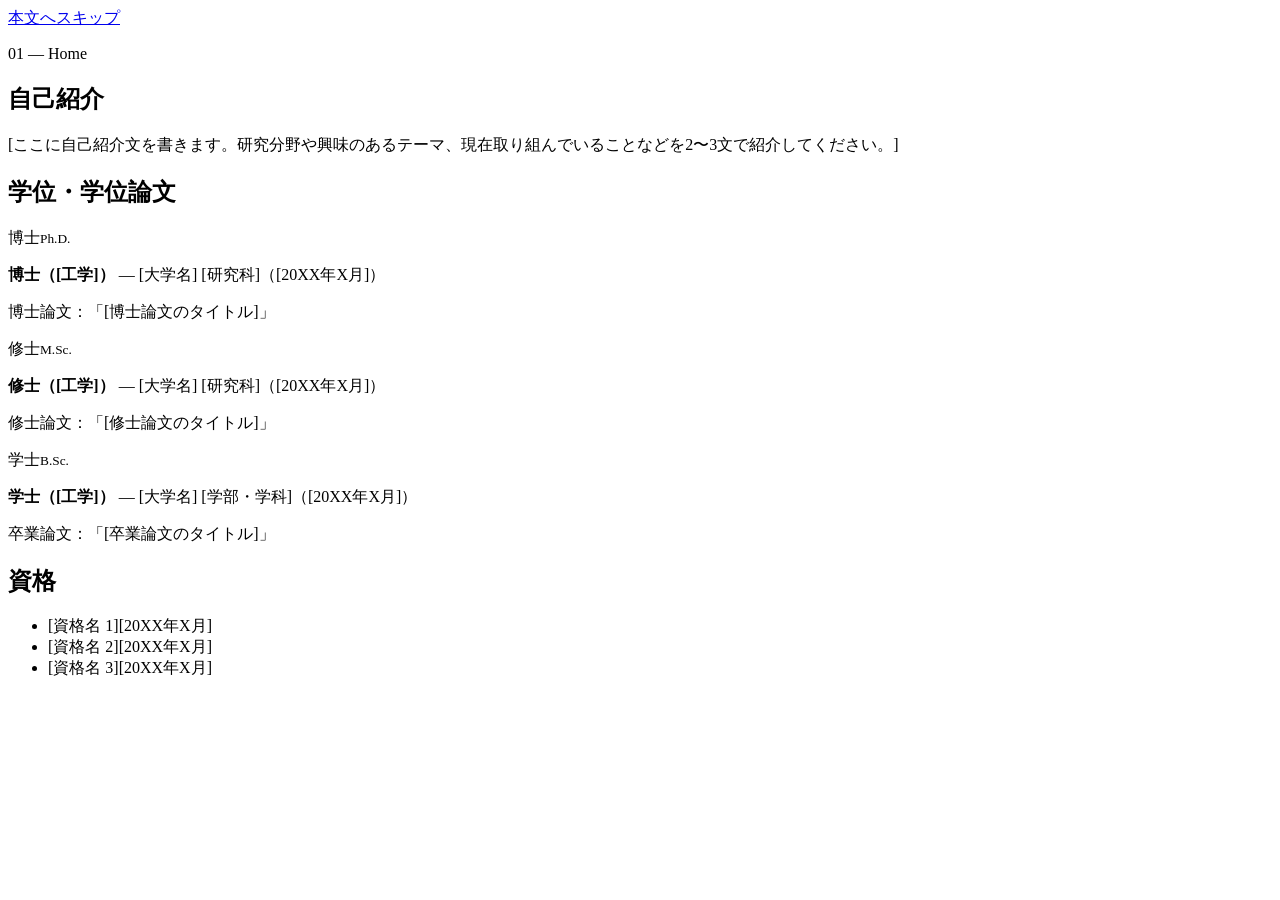
==== index.html @ f3eb2901 "Add files via upload" ====
<!doctype html>
<html lang="ja">
<head>
  <meta charset="utf-8">
  <meta name="viewport" content="width=device-width, initial-scale=1">
  <title>[氏名] | ホーム</title>
  <meta name="description" content="[氏名]の個人サイト。プロフィール、学位、資格、研究実績、ポートフォリオを掲載しています。">
  <link rel="preconnect" href="https://fonts.googleapis.com">
  <link rel="preconnect" href="https://fonts.gstatic.com" crossorigin>
  <link href="https://fonts.googleapis.com/css2?family=Space+Grotesk:wght@400;500;700&family=JetBrains+Mono:wght@400;500&family=Noto+Sans+JP:wght@400;500;700&display=swap" rel="stylesheet">
  <link rel="stylesheet" href="assets/css/style.css">
</head>
<body data-page="home">
  <a class="skip-link" href="#main">本文へスキップ</a>
  <nav id="mobile-bar" class="mobile-bar" aria-label="メインメニュー（スマホ）"></nav>

  <div class="layout">
    <aside id="sidebar" class="sidebar">
      <noscript><a href="index.html">ホーム</a> / <a href="research.html">研究実績</a> / <a href="portfolio.html">ポートフォリオ</a></noscript>
    </aside>

    <main id="main" class="content">

      <!-- ===== 自己紹介 ===== -->
      <section id="about" class="card" data-nav="自己紹介">
        <p class="eyebrow">01 — Home</p>
        <h2 class="page-title">自己紹介</h2>
        <p class="lead">[ここに自己紹介文を書きます。研究分野や興味のあるテーマ、現在取り組んでいることなどを2〜3文で紹介してください。]</p>
      </section>

      <!-- ===== 学位・学位論文 ===== -->
      <section id="degrees" class="card" data-nav="学位・学位論文">
        <h2 class="card-title">学位・学位論文</h2>
        <div class="degree-list">
          <div class="degree">
            <span class="degree-label">博士<small>Ph.D.</small></span>
            <div class="degree-body">
              <p><strong>博士（[工学]）</strong> — [大学名] [研究科]（[20XX年X月]）</p>
              <p class="thesis">博士論文：「[博士論文のタイトル]」</p>
            </div>
          </div>
          <div class="degree">
            <span class="degree-label">修士<small>M.Sc.</small></span>
            <div class="degree-body">
              <p><strong>修士（[工学]）</strong> — [大学名] [研究科]（[20XX年X月]）</p>
              <p class="thesis">修士論文：「[修士論文のタイトル]」</p>
            </div>
          </div>
          <div class="degree">
            <span class="degree-label">学士<small>B.Sc.</small></span>
            <div class="degree-body">
              <p><strong>学士（[工学]）</strong> — [大学名] [学部・学科]（[20XX年X月]）</p>
              <p class="thesis">卒業論文：「[卒業論文のタイトル]」</p>
            </div>
          </div>
        </div>
      </section>

      <!-- ===== 資格 ===== -->
      <section id="certifications" class="card" data-nav="資格">
        <h2 class="card-title">資格</h2>
        <!-- 資格を追加するときは <li>〜</li> を1行コピーしてください -->
        <ul class="chips">
          <li>[資格名 1]<span class="year">[20XX年X月]</span></li>
          <li>[資格名 2]<span class="year">[20XX年X月]</span></li>
          <li>[資格名 3]<span class="year">[20XX年X月]</span></li>
        </ul>
      </section>

      <footer id="footer" class="footer"></footer>
    </main>
  </div>

  <script src="assets/js/profile.js"></script>
  <script src="assets/js/main.js"></script>
</body>
</html>
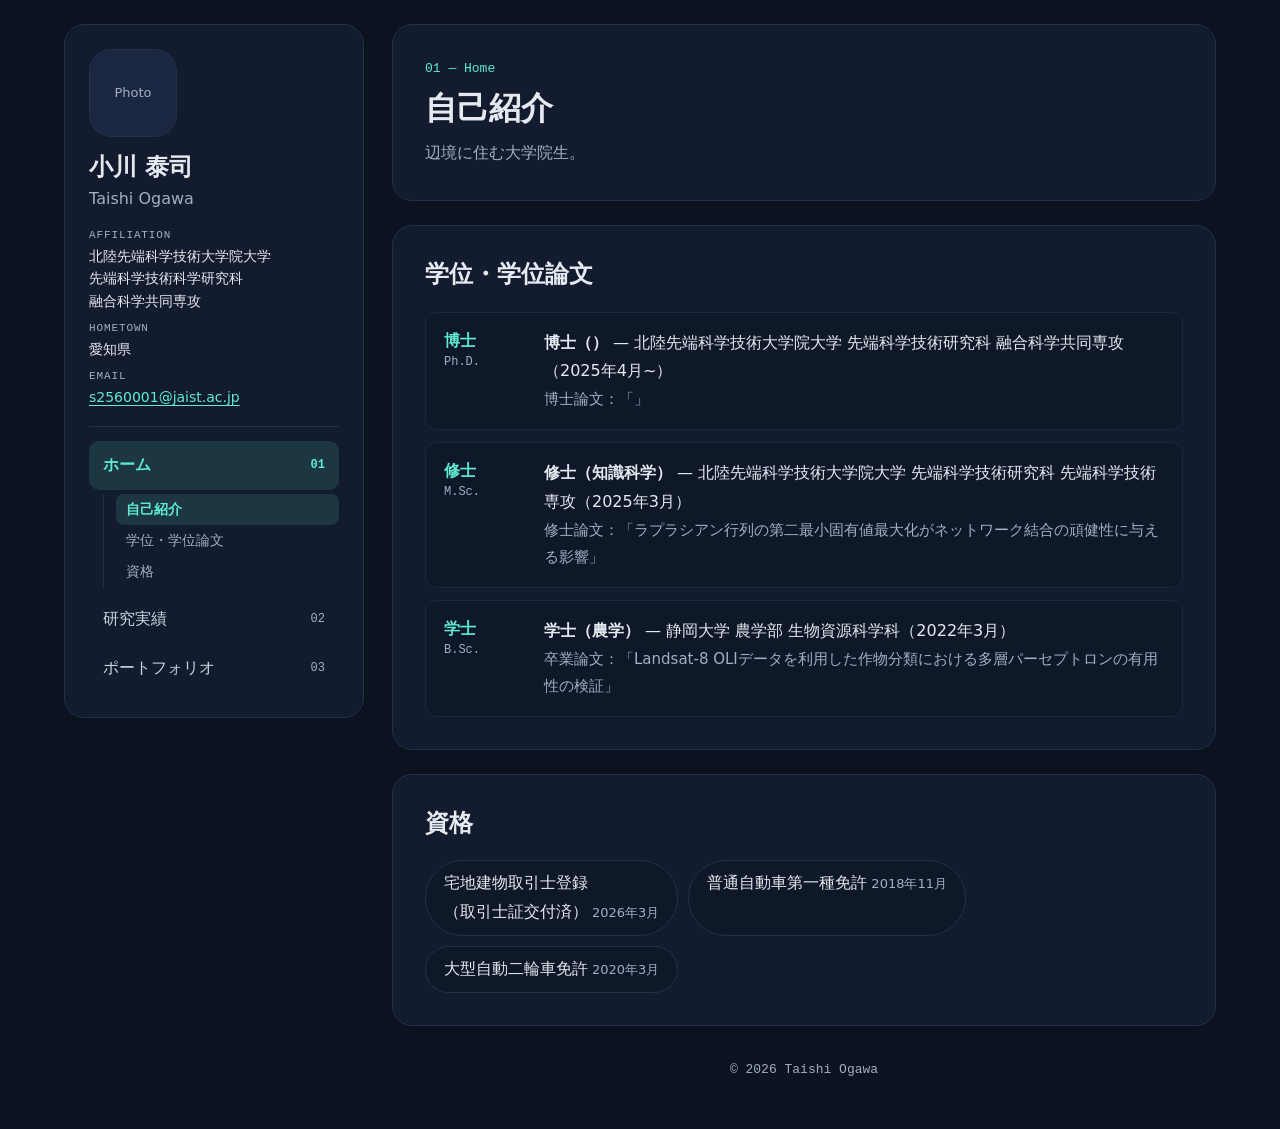
==== commit 237ac3dc: "Update index.html" ====
--- a/index.html
+++ b/index.html
@@ -25,7 +25,7 @@
       <section id="about" class="card" data-nav="自己紹介">
         <p class="eyebrow">01 — Home</p>
         <h2 class="page-title">自己紹介</h2>
-        <p class="lead">[ここに自己紹介文を書きます。研究分野や興味のあるテーマ、現在取り組んでいることなどを2〜3文で紹介してください。]</p>
+        <p class="lead">辺境に住む大学院生。</p>
       </section>
 
       <!-- ===== 学位・学位論文 ===== -->
@@ -35,22 +35,22 @@
           <div class="degree">
             <span class="degree-label">博士<small>Ph.D.</small></span>
             <div class="degree-body">
-              <p><strong>博士（[工学]）</strong> — [大学名] [研究科]（[20XX年X月]）</p>
-              <p class="thesis">博士論文：「[博士論文のタイトル]」</p>
+              <p><strong>博士（）</strong> — 北陸先端科学技術大学院大学 先端科学技術研究科 融合科学共同専攻（2025年4月~）</p>
+              <p class="thesis">博士論文：「」</p>
             </div>
           </div>
           <div class="degree">
             <span class="degree-label">修士<small>M.Sc.</small></span>
             <div class="degree-body">
-              <p><strong>修士（[工学]）</strong> — [大学名] [研究科]（[20XX年X月]）</p>
-              <p class="thesis">修士論文：「[修士論文のタイトル]」</p>
+              <p><strong>修士（知識科学）</strong> — 北陸先端科学技術大学院大学 先端科学技術研究科 先端科学技術専攻（2025年3月）</p>
+              <p class="thesis">修士論文：「ラプラシアン行列の第二最小固有値最大化がネットワーク結合の頑健性に与える影響」</p>
             </div>
           </div>
           <div class="degree">
             <span class="degree-label">学士<small>B.Sc.</small></span>
             <div class="degree-body">
-              <p><strong>学士（[工学]）</strong> — [大学名] [学部・学科]（[20XX年X月]）</p>
-              <p class="thesis">卒業論文：「[卒業論文のタイトル]」</p>
+              <p><strong>学士（農学）</strong> — 静岡大学 農学部 生物資源科学科（2022年3月）</p>
+              <p class="thesis">卒業論文：「Landsat-8 OLIデータを利用した作物分類における多層パーセプトロンの有用性の検証」</p>
             </div>
           </div>
         </div>
@@ -61,9 +61,9 @@
         <h2 class="card-title">資格</h2>
         <!-- 資格を追加するときは <li>〜</li> を1行コピーしてください -->
         <ul class="chips">
-          <li>[資格名 1]<span class="year">[20XX年X月]</span></li>
-          <li>[資格名 2]<span class="year">[20XX年X月]</span></li>
-          <li>[資格名 3]<span class="year">[20XX年X月]</span></li>
+          <li>宅地建物取引士登録<br>（取引士証交付済）<span class="year">2026年3月</span></li>
+          <li>普通自動車第一種免許<span class="year">2018年11月</span></li>
+          <li>大型自動二輪車免許<span class="year">2020年3月</span></li>
         </ul>
       </section>
 
--- a/assets/css/style.css
+++ b/assets/css/style.css
@@ -0,0 +1,253 @@
+/* =========================================================
+   個人サイト 共通スタイル
+   色を変えたいときは :root の変数だけ書き換えればOKです
+   ========================================================= */
+:root {
+  --bg: #0B1220;          /* ページ背景 */
+  --surface: #131C2E;     /* カード背景 */
+  --surface-2: #0F1828;   /* カード内の項目背景 */
+  --border: #24304A;      /* 枠線 */
+  --border-soft: #1E293B;
+  --text: #E5E9F0;        /* 本文 */
+  --text-sub: #CBD5E1;
+  --muted: #A3AEC2;       /* 補足テキスト */
+  --accent: #5EEAD4;      /* アクセントカラー */
+  --accent-hover: #99F6E4;
+  --accent-soft: rgba(94, 234, 212, 0.12);
+  --radius-lg: 20px;
+  --radius-md: 14px;
+  --radius-sm: 12px;
+  --font: "Space Grotesk", "Noto Sans JP", system-ui, sans-serif;
+  --mono: "JetBrains Mono", ui-monospace, monospace;
+}
+
+*, *::before, *::after { box-sizing: border-box; }
+html { scroll-behavior: smooth; scroll-padding-top: 24px; }
+body {
+  margin: 0;
+  background: var(--bg);
+  color: var(--text);
+  font-family: var(--font);
+  font-size: 16px;
+  line-height: 1.8;
+  -webkit-font-smoothing: antialiased;
+}
+a { color: var(--accent); text-underline-offset: 3px; }
+a:hover { color: var(--accent-hover); }
+img { max-width: 100%; display: block; }
+h1, h2, h3 { line-height: 1.4; }
+:focus-visible { outline: 2px solid var(--accent); outline-offset: 2px; border-radius: 6px; }
+
+.skip-link {
+  position: absolute; left: -9999px; top: 8px;
+  background: var(--accent); color: var(--bg); padding: 8px 14px; border-radius: 8px; z-index: 100;
+}
+.skip-link:focus { left: 8px; }
+
+/* ---------- レイアウト ---------- */
+.layout {
+  max-width: 1200px;
+  margin: 0 auto;
+  padding: 24px 24px 0;
+  display: grid;
+  grid-template-columns: 300px minmax(0, 1fr);
+  gap: 28px;
+  align-items: start;
+}
+.content { display: flex; flex-direction: column; gap: 24px; min-width: 0; padding-bottom: 40px; }
+
+/* ---------- サイドバー（スクロール追従） ---------- */
+.sidebar {
+  position: sticky;
+  top: 24px;
+  max-height: calc(100vh - 48px);
+  overflow-y: auto;
+  background: var(--surface);
+  border: 1px solid var(--border);
+  border-radius: var(--radius-lg);
+  padding: 24px;
+  scrollbar-width: thin;
+  scrollbar-color: var(--border) transparent;
+}
+
+.avatar {
+  width: 88px; height: 88px; border-radius: 22px;
+  background: #1B2740; border: 1px solid var(--border);
+  display: flex; align-items: center; justify-content: center;
+  color: var(--muted); font-size: 13px; overflow: hidden;
+}
+.avatar img { width: 100%; height: 100%; object-fit: cover; }
+.profile-name { margin: 14px 0 0; font-size: 24px; }
+.profile-name-en { margin: 0 0 14px; color: var(--muted); }
+.profile-meta { margin: 0 0 18px; display: flex; flex-direction: column; gap: 8px; font-size: 14px; line-height: 1.6; }
+.profile-meta dt { font-family: var(--mono); font-size: 11px; color: var(--muted); letter-spacing: 0.08em; }
+.profile-meta dd { margin: 0; overflow-wrap: anywhere; }
+
+.side-nav { border-top: 1px solid var(--border); padding-top: 14px; }
+.side-nav ul { list-style: none; margin: 0; padding: 0; }
+.nav-item > a {
+  display: flex; justify-content: space-between; align-items: center;
+  padding: 10px 14px; border-radius: 10px;
+  color: var(--text-sub); text-decoration: none; font-weight: 500;
+  transition: background .2s, color .2s;
+}
+.nav-item > a .num { font-family: var(--mono); font-size: 12px; color: var(--muted); }
+.nav-item > a:hover { background: rgba(255, 255, 255, 0.04); color: var(--text); }
+.nav-item.is-current > a { background: var(--accent-soft); color: var(--accent); font-weight: 700; }
+.nav-item.is-current > a .num { color: var(--accent); }
+
+/* 現在ページの見出しリンク（スクロール位置でハイライト） */
+.sub-nav { margin: 4px 0 8px 14px; padding-left: 12px; border-left: 1px solid var(--border); }
+.sub-nav a {
+  display: block; padding: 3px 10px; border-radius: 8px;
+  font-size: 14px; color: var(--muted); text-decoration: none;
+  transition: color .2s, background .2s;
+}
+.sub-nav a:hover { color: var(--text); }
+.sub-nav a.is-active { color: var(--accent); background: var(--accent-soft); font-weight: 600; }
+
+/* ---------- スマホ用の上部バー ---------- */
+.mobile-bar { display: none; }
+
+/* ---------- カード ---------- */
+.card {
+  background: var(--surface);
+  border: 1px solid var(--border);
+  border-radius: var(--radius-lg);
+  padding: 32px;
+}
+.eyebrow { margin: 0 0 6px; font-family: var(--mono); font-size: 13px; color: var(--accent); }
+.page-title { margin: 0 0 8px; font-size: 32px; }
+.lead { margin: 0; color: var(--muted); }
+.card-title { margin: 0 0 20px; font-size: 24px; }
+.sub-title { margin: 0 0 12px; font-size: 19px; }
+.sub-title .en { font-family: var(--mono); font-size: 12px; color: var(--muted); font-weight: 400; margin-left: 6px; }
+.block + .block { margin-top: 30px; }
+
+/* 学位 */
+.degree-list { display: flex; flex-direction: column; gap: 12px; }
+.degree {
+  display: flex; flex-wrap: wrap; gap: 6px 20px;
+  padding: 16px 18px; background: var(--surface-2);
+  border: 1px solid var(--border-soft); border-radius: var(--radius-sm);
+}
+.degree-label { flex: 0 0 80px; font-weight: 700; color: var(--accent); line-height: 1.5; }
+.degree-label small { display: block; font-family: var(--mono); font-size: 12px; font-weight: 400; color: var(--muted); }
+.degree-body { flex: 1 1 340px; min-width: 0; }
+.degree-body p { margin: 0; }
+.degree-body .thesis { color: var(--muted); font-size: 15px; }
+
+/* 資格（チップ） */
+.chips { margin: 0; padding: 0; list-style: none; display: flex; flex-wrap: wrap; gap: 10px; }
+.chips li {
+  padding: 8px 18px; border: 1px solid var(--border); border-radius: 999px; background: var(--surface-2);
+}
+.chips .year { color: var(--muted); font-size: 13px; margin-left: 4px; }
+
+/* 業績リスト */
+.pub-list { list-style: none; margin: 0; padding: 0; display: flex; flex-direction: column; gap: 10px; counter-reset: pub; }
+.pub {
+  padding: 16px 20px; background: var(--surface-2);
+  border: 1px solid var(--border-soft); border-radius: var(--radius-sm);
+  display: flex; flex-wrap: wrap; gap: 6px 18px;
+}
+.pub-year { flex: 0 0 52px; font-family: var(--mono); font-size: 13px; color: var(--accent); padding-top: 3px; }
+.pub-body { flex: 1 1 360px; min-width: 0; }
+.pub-title { margin: 0; font-weight: 500; }
+.pub-meta { margin: 2px 0 0; color: var(--muted); font-size: 14px; }
+.pub-meta .me { color: var(--text); font-weight: 700; }
+.pub-links { margin: 6px 0 0; display: flex; flex-wrap: wrap; gap: 8px; }
+.tag {
+  font-family: var(--mono); font-size: 12px; padding: 2px 10px;
+  border: 1px solid var(--border); border-radius: 999px; text-decoration: none; color: var(--text-sub);
+}
+a.tag:hover { border-color: var(--accent); color: var(--accent); }
+.tag.award { border-color: rgba(252, 211, 77, 0.5); color: #FCD34D; }
+
+/* シンプルな箇条書き */
+.plain-list { margin: 0; padding-left: 20px; display: flex; flex-direction: column; gap: 6px; }
+.plain-list .date { color: var(--muted); font-size: 14px; margin-left: 6px; }
+
+/* グリッド */
+.grid { display: grid; grid-template-columns: repeat(auto-fill, minmax(250px, 1fr)); gap: 14px; }
+.tile {
+  padding: 22px; background: var(--surface-2);
+  border: 1px solid var(--border-soft); border-radius: var(--radius-md);
+}
+.tile .label { margin: 0; font-family: var(--mono); font-size: 11px; color: var(--muted); letter-spacing: 0.06em; }
+.tile h3 { margin: 0 0 8px; font-size: 18px; }
+.tile p { margin: 0; }
+.tile .desc { color: var(--muted); font-size: 14px; margin-top: 4px; }
+
+/* タイムライン（ポートフォリオ） */
+.timeline { list-style: none; margin: 0; padding: 0; display: flex; flex-direction: column; gap: 12px; }
+.timeline li {
+  display: flex; flex-wrap: wrap; gap: 6px 18px; padding: 16px 20px;
+  background: var(--surface-2); border: 1px solid var(--border-soft); border-radius: var(--radius-sm);
+}
+.timeline .period { flex: 0 0 150px; font-family: var(--mono); font-size: 13px; color: var(--accent); padding-top: 3px; }
+.timeline .body { flex: 1 1 320px; min-width: 0; }
+.timeline .body p { margin: 0; }
+.timeline .org { font-weight: 600; }
+.timeline .desc { color: var(--muted); font-size: 15px; }
+
+/* 外部リンク */
+.link-grid { display: grid; grid-template-columns: repeat(auto-fill, minmax(220px, 1fr)); gap: 12px; }
+.link-card {
+  display: flex; justify-content: space-between; align-items: center; gap: 12px;
+  padding: 16px 20px; min-height: 56px;
+  background: var(--surface-2); border: 1px solid var(--border-soft); border-radius: var(--radius-sm);
+  color: var(--text); text-decoration: none; font-weight: 500;
+  transition: border-color .2s, transform .2s;
+}
+.link-card:hover { border-color: var(--accent); color: var(--text); transform: translateY(-2px); }
+.link-card .arrow { color: var(--accent); font-family: var(--mono); }
+
+.footer { text-align: center; color: var(--muted); font-size: 13px; padding: 8px 0; font-family: var(--mono); }
+
+/* 画面の高さが低いPC（ノートPCなど）ではサイドバーを詰めて、メニューが切れないようにする */
+@media (min-width: 881px) and (max-height: 780px) {
+  .sidebar { top: 16px; max-height: calc(100vh - 32px); padding: 20px; }
+  .layout { padding-top: 16px; }
+  .avatar { float: left; width: 50px; height: 50px; border-radius: 14px; margin-right: 12px; font-size: 10px; }
+  .profile-name { margin-top: 0; font-size: 20px; line-height: 1.35; }
+  .profile-name-en { margin-bottom: 12px; font-size: 13px; line-height: 1.5; }
+  .profile-meta { clear: both; gap: 4px; font-size: 13px; margin-bottom: 12px; }
+  .side-nav { padding-top: 10px; }
+  .nav-item > a { padding: 7px 12px; }
+  .sub-nav a { padding: 1px 10px; font-size: 13px; }
+}
+@media (min-width: 881px) and (max-height: 660px) {
+  .avatar, .profile-name-en, .profile-meta div:not(:last-child) { display: none; }
+  .profile-name { margin: 0 0 6px; }
+  .nav-item > a { padding: 6px 12px; }
+}
+
+/* ---------- スマホ・タブレット ---------- */
+@media (max-width: 880px) {
+  html { scroll-padding-top: 76px; }
+  .mobile-bar {
+    display: flex; position: sticky; top: 0; z-index: 50;
+    background: rgba(11, 18, 32, 0.92);
+    -webkit-backdrop-filter: blur(10px); backdrop-filter: blur(10px);
+    border-bottom: 1px solid var(--border);
+    padding: 10px 16px; gap: 6px; overflow-x: auto;
+  }
+  .mobile-bar a {
+    flex: 1 0 auto; text-align: center; padding: 10px 14px; min-height: 44px;
+    border-radius: 999px; text-decoration: none; color: var(--text-sub); font-size: 14px; font-weight: 500;
+    border: 1px solid var(--border);
+  }
+  .mobile-bar a[aria-current="page"] { background: var(--accent); color: var(--bg); border-color: var(--accent); font-weight: 700; }
+
+  .layout { grid-template-columns: minmax(0, 1fr); padding: 16px 16px 0; gap: 20px; }
+  .sidebar { position: static; max-height: none; overflow: visible; padding: 24px; }
+  .side-nav { display: none; }
+  .profile-meta { margin-bottom: 0; }
+  .card { padding: 24px 20px; }
+  .page-title { font-size: 26px; }
+}
+@media (prefers-reduced-motion: reduce) {
+  html { scroll-behavior: auto; }
+  * { transition: none !important; }
+}
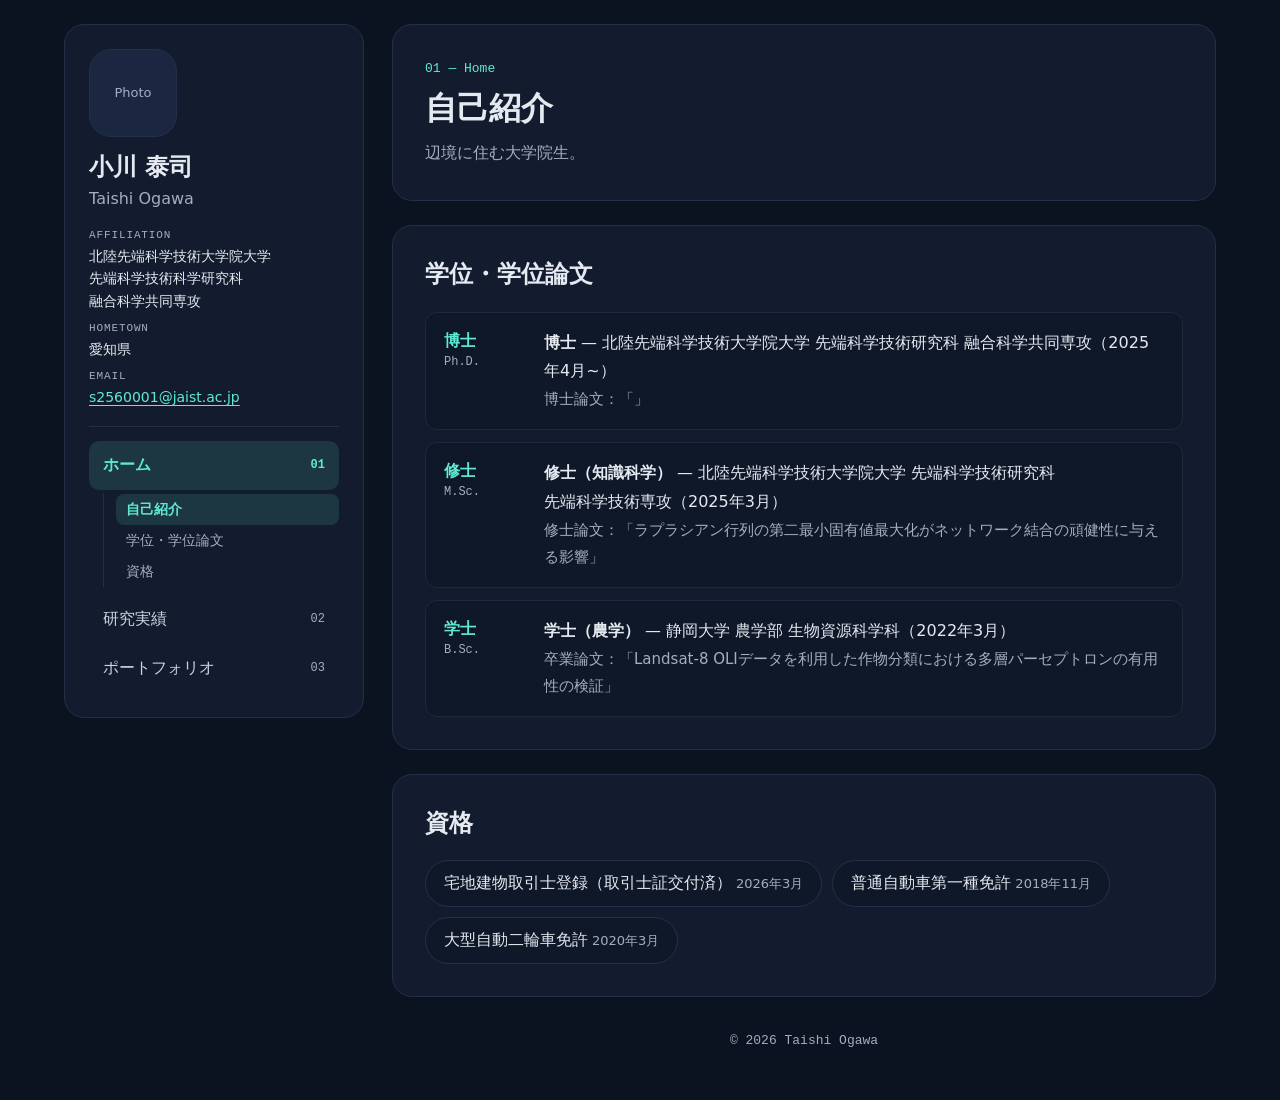
==== commit 1ab8eeee: "Update index.html" ====
--- a/index.html
+++ b/index.html
@@ -35,14 +35,14 @@
           <div class="degree">
             <span class="degree-label">博士<small>Ph.D.</small></span>
             <div class="degree-body">
-              <p><strong>博士（）</strong> — 北陸先端科学技術大学院大学 先端科学技術研究科 融合科学共同専攻（2025年4月~）</p>
+              <p><strong>博士</strong> — 北陸先端科学技術大学院大学 先端科学技術研究科 融合科学共同専攻（2025年4月~）</p>
               <p class="thesis">博士論文：「」</p>
             </div>
           </div>
           <div class="degree">
             <span class="degree-label">修士<small>M.Sc.</small></span>
             <div class="degree-body">
-              <p><strong>修士（知識科学）</strong> — 北陸先端科学技術大学院大学 先端科学技術研究科 先端科学技術専攻（2025年3月）</p>
+              <p><strong>修士（知識科学）</strong> — 北陸先端科学技術大学院大学 先端科学技術研究科<br>先端科学技術専攻（2025年3月）</p>
               <p class="thesis">修士論文：「ラプラシアン行列の第二最小固有値最大化がネットワーク結合の頑健性に与える影響」</p>
             </div>
           </div>
@@ -61,7 +61,7 @@
         <h2 class="card-title">資格</h2>
         <!-- 資格を追加するときは <li>〜</li> を1行コピーしてください -->
         <ul class="chips">
-          <li>宅地建物取引士登録<br>（取引士証交付済）<span class="year">2026年3月</span></li>
+          <li>宅地建物取引士登録（取引士証交付済）<span class="year">2026年3月</span></li>
           <li>普通自動車第一種免許<span class="year">2018年11月</span></li>
           <li>大型自動二輪車免許<span class="year">2020年3月</span></li>
         </ul>
--- a/assets/css/style.css
+++ b/assets/css/style.css
@@ -181,7 +181,7 @@
 
 /* タイムライン（ポートフォリオ） */
 .timeline { list-style: none; margin: 0; padding: 0; display: flex; flex-direction: column; gap: 12px; }
-.timeline li {
+.timeline > li {
   display: flex; flex-wrap: wrap; gap: 6px 18px; padding: 16px 20px;
   background: var(--surface-2); border: 1px solid var(--border-soft); border-radius: var(--radius-sm);
 }
@@ -190,6 +190,7 @@
 .timeline .body p { margin: 0; }
 .timeline .org { font-weight: 600; }
 .timeline .desc { color: var(--muted); font-size: 15px; }
+.timeline .plain-list { margin-top: 4px; gap: 2px; }
 
 /* 外部リンク */
 .link-grid { display: grid; grid-template-columns: repeat(auto-fill, minmax(220px, 1fr)); gap: 12px; }
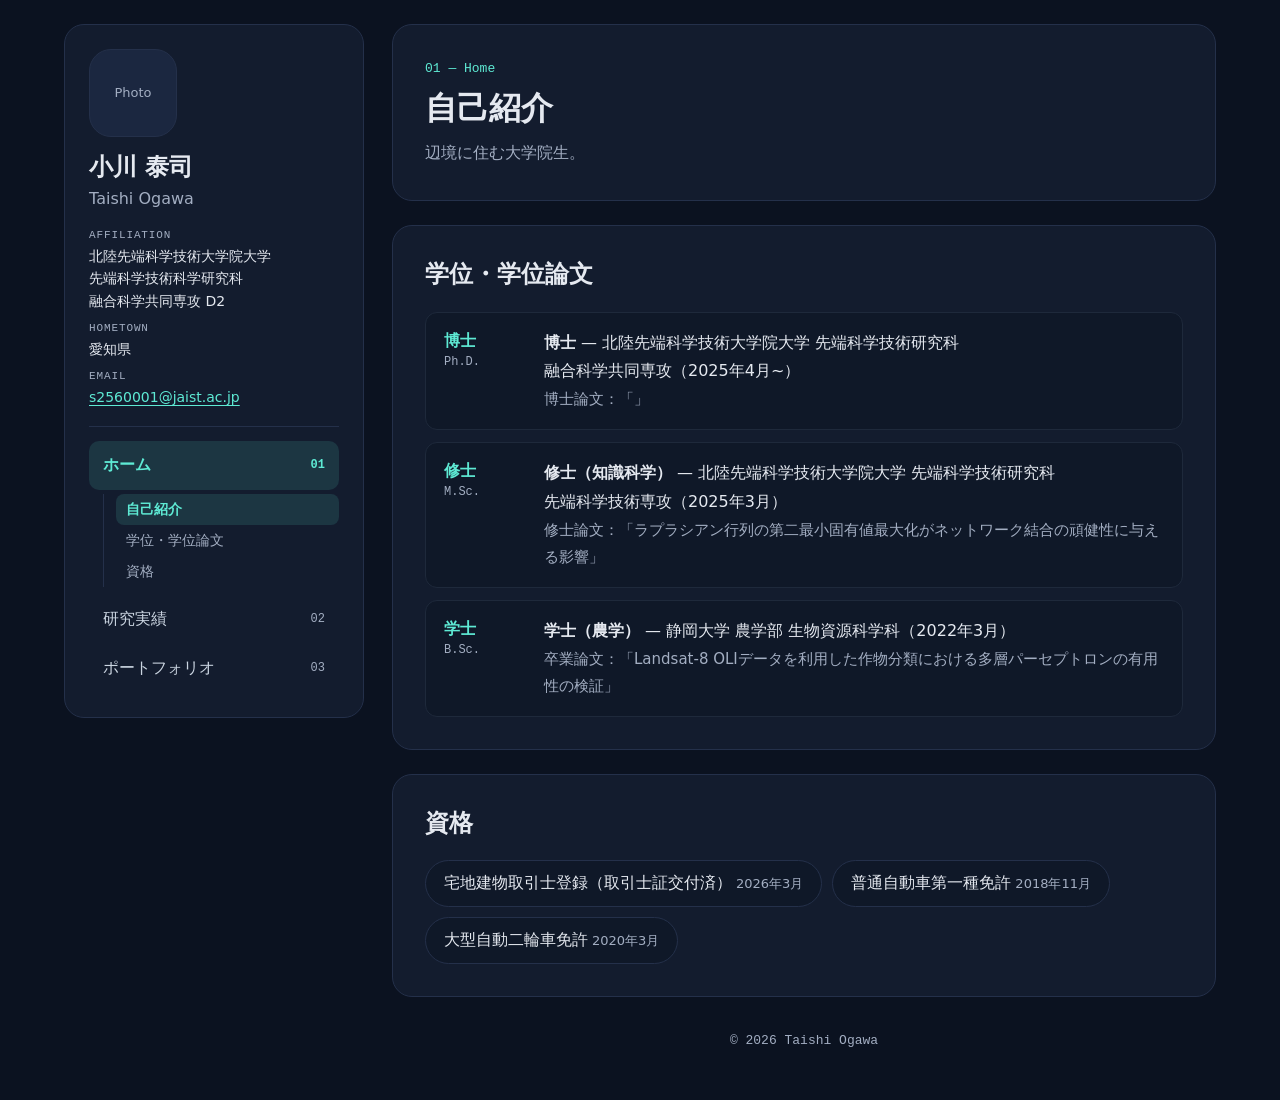
==== commit 77a6cff6: "Update index.html" ====
--- a/index.html
+++ b/index.html
@@ -35,7 +35,7 @@
           <div class="degree">
             <span class="degree-label">博士<small>Ph.D.</small></span>
             <div class="degree-body">
-              <p><strong>博士</strong> — 北陸先端科学技術大学院大学 先端科学技術研究科 融合科学共同専攻（2025年4月~）</p>
+              <p><strong>博士</strong> — 北陸先端科学技術大学院大学 先端科学技術研究科<br>融合科学共同専攻（2025年4月~）</p>
               <p class="thesis">博士論文：「」</p>
             </div>
           </div>
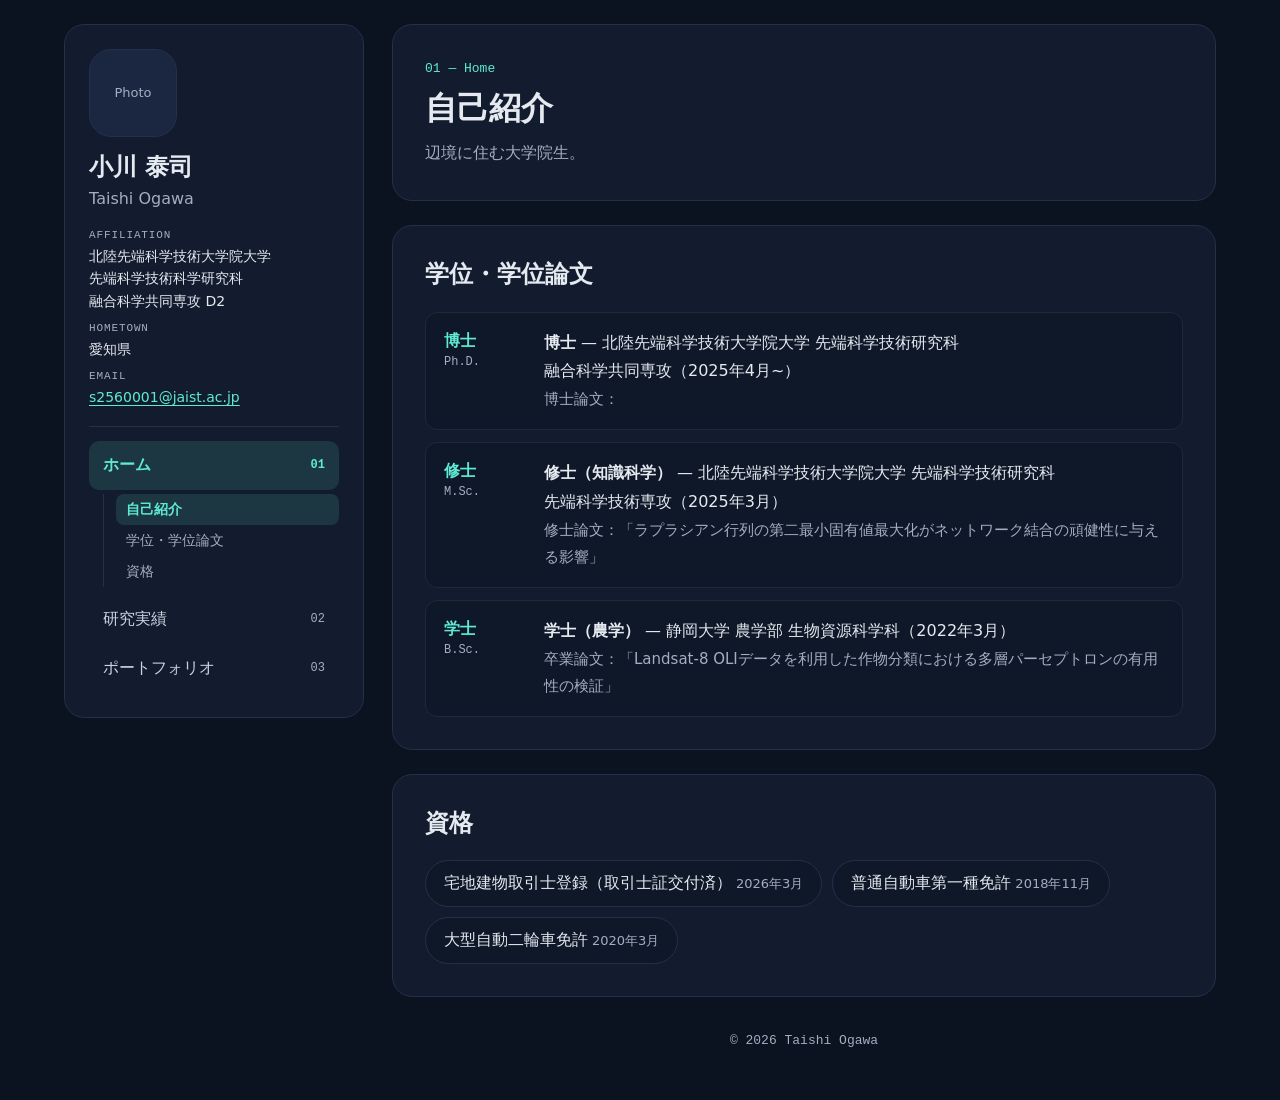
==== commit c61fac2e: "Update index.html" ====
--- a/index.html
+++ b/index.html
@@ -36,7 +36,7 @@
             <span class="degree-label">博士<small>Ph.D.</small></span>
             <div class="degree-body">
               <p><strong>博士</strong> — 北陸先端科学技術大学院大学 先端科学技術研究科<br>融合科学共同専攻（2025年4月~）</p>
-              <p class="thesis">博士論文：「」</p>
+              <p class="thesis">博士論文：</p>
             </div>
           </div>
           <div class="degree">
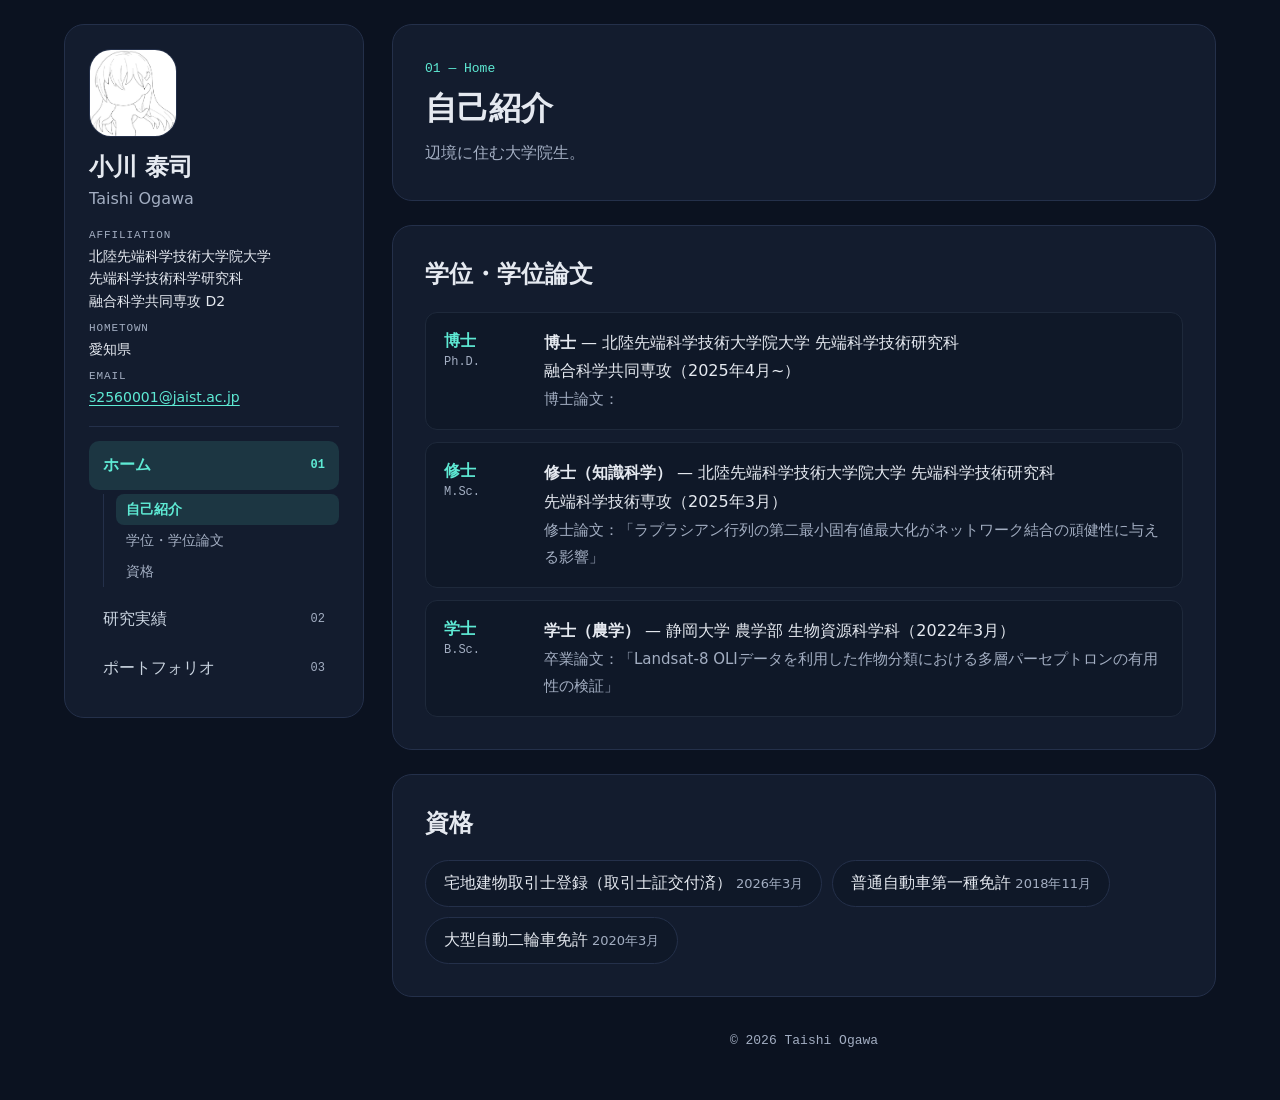
==== commit 1d45dda0: "Update index.html" ====
--- a/index.html
+++ b/index.html
@@ -3,8 +3,40 @@
 <head>
   <meta charset="utf-8">
   <meta name="viewport" content="width=device-width, initial-scale=1">
-  <title>[氏名] | ホーム</title>
-  <meta name="description" content="[氏名]の個人サイト。プロフィール、学位、資格、研究実績、ポートフォリオを掲載しています。">
+  <title>小川 泰司 (Taishi Ogawa) | JAIST ネットワーク科学</title>
+  <meta name="description" content="北陸先端科学技術大学院大学（JAIST）融合科学共同専攻 博士後期課程の小川泰司（Taishi Ogawa）の個人サイト。ネットワーク科学・ネットワークの頑健性に関する研究、学位、資格を掲載しています。">
+  <link rel="canonical" href="https://sayo-hina0320.github.io/">
+  <!-- SNSで共有したときの表示（OGP） -->
+  <meta property="og:type" content="profile">
+  <meta property="og:site_name" content="小川 泰司 (Taishi Ogawa)">
+  <meta property="og:title" content="小川 泰司 (Taishi Ogawa) | JAIST ネットワーク科学">
+  <meta property="og:description" content="北陸先端科学技術大学院大学（JAIST）融合科学共同専攻 博士後期課程の小川泰司（Taishi Ogawa）の個人サイト。ネットワーク科学・ネットワークの頑健性に関する研究、学位、資格を掲載しています。">
+  <meta property="og:url" content="https://sayo-hina0320.github.io/">
+  <meta property="og:image" content="https://sayo-hina0320.github.io/assets/img/my_photo.jpg">
+  <meta property="og:locale" content="ja_JP">
+  <meta name="twitter:card" content="summary">
+  <!-- 検索エンジン向けの人物情報（構造化データ）。researchmap などのURLができたら sameAs の [ ] の中に "URL" をカンマ区切りで追加 -->
+  <script type="application/ld+json">
+  {
+    "@context": "https://schema.org",
+    "@type": "Person",
+    "name": "小川 泰司",
+    "alternateName": ["Taishi Ogawa", "小川泰司"],
+    "url": "https://sayo-hina0320.github.io/",
+    "image": "https://sayo-hina0320.github.io/assets/img/my_photo.jpg",
+    "jobTitle": "博士後期課程2年",
+    "affiliation": {
+      "@type": "CollegeOrUniversity",
+      "name": "北陸先端科学技術大学院大学",
+      "alternateName": "JAIST",
+      "url": "https://www.jaist.ac.jp/",
+      "department": { "@type": "Organization", "name": "先端科学技術研究科 融合科学共同専攻" }
+    },
+    "knowsAbout": ["ネットワーク科学", "Network Science", "複雑ネットワーク", "Complex Networks", "ネットワークの頑健性", "Network Robustness"],
+    "memberOf": { "@type": "Organization", "name": "電子情報通信学会" },
+    "sameAs": []
+  }
+  </script>
   <link rel="preconnect" href="https://fonts.googleapis.com">
   <link rel="preconnect" href="https://fonts.gstatic.com" crossorigin>
   <link href="https://fonts.googleapis.com/css2?family=Space+Grotesk:wght@400;500;700&family=JetBrains+Mono:wght@400;500&family=Noto+Sans+JP:wght@400;500;700&display=swap" rel="stylesheet">
